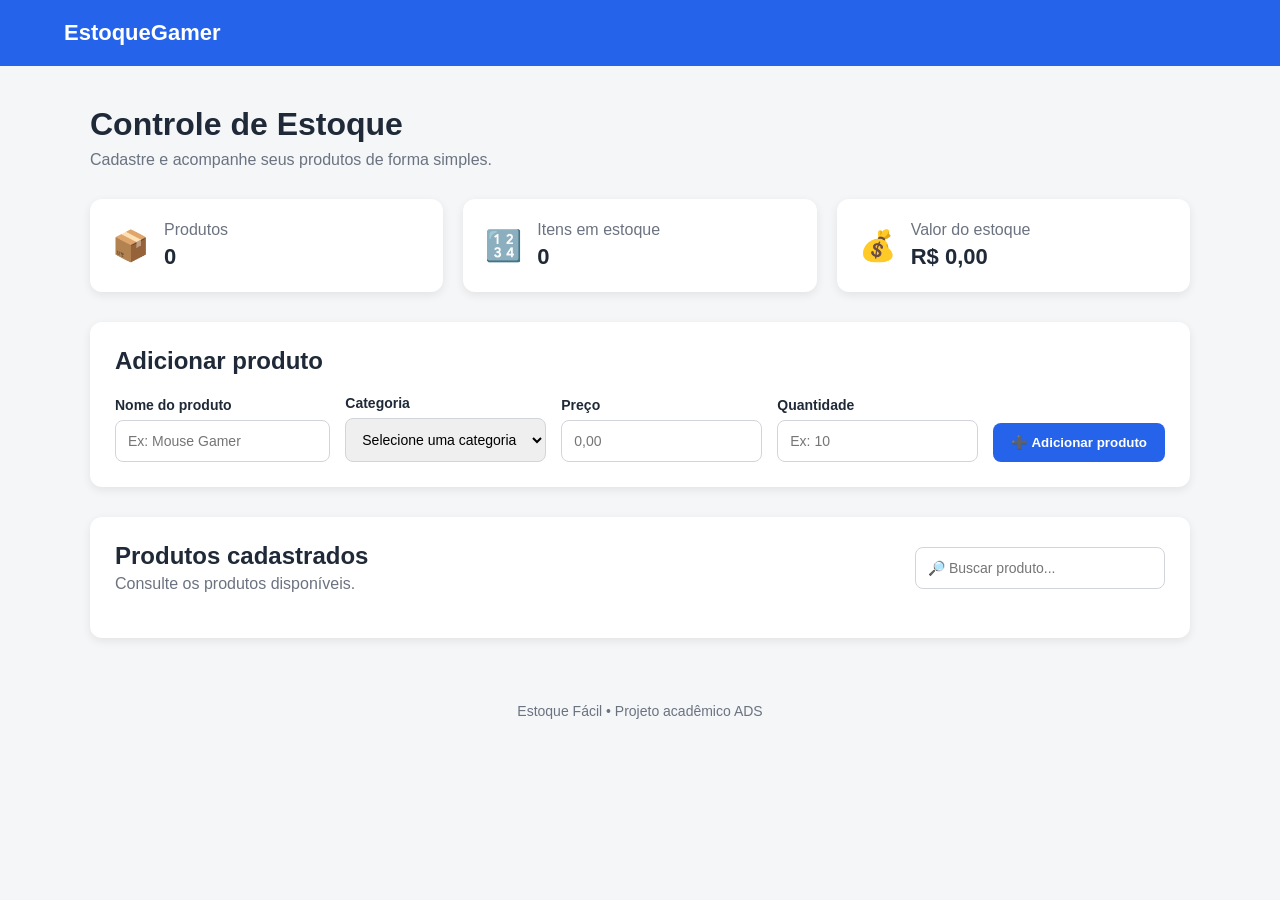
==== index.html @ 5ce2b61c "Add files via upload" ====
<!DOCTYPE html>
<html lang="pt-BR">
<head>
    <meta charset="UTF-8">

    <meta name="viewport" content="width=device-width, initial-scale=1.0">

    <title>EstoqueGamer</title>

    <link rel="stylesheet" href="style.css">
</head>

<body>

    <header class="cabecalho">
        <div class="logo">
             EstoqueGamer
        </div>

        
    </header>


    <main class="container">

        <section class="introducao">
            <h1>Controle de Estoque</h1>

            <p>
                Cadastre e acompanhe seus produtos de forma simples.
            </p>
        </section>


        <!-- RESUMO DO ESTOQUE -->

        <section class="resumo">

            <div class="card-resumo">
                <span class="icone">📦</span>

                <div>
                    <p>Produtos</p>
                    <strong id="totalProdutos">0</strong>
                </div>
            </div>


            <div class="card-resumo">
                <span class="icone">🔢</span>

                <div>
                    <p>Itens em estoque</p>
                    <strong id="totalItens">0</strong>
                </div>
            </div>


            <div class="card-resumo">
                <span class="icone">💰</span>

                <div>
                    <p>Valor do estoque</p>
                    <strong id="valorEstoque">R$ 0,00</strong>
                </div>
            </div>

        </section>


        <!-- CADASTRO -->

        <section class="area-cadastro">

            <h2>Adicionar produto</h2>

            <form id="formProduto">

                <div class="campo">

                    <label for="nome">
                        Nome do produto
                    </label>

                    <input
                        type="text"
                        id="nome"
                        placeholder="Ex: Mouse Gamer"
                        required
                    >

                </div>


                <div class="campo">

                    <label for="categoria">
                        Categoria
                    </label>

                    <select id="categoria" required>

                        <option value="">
                            Selecione uma categoria
                        </option>

                        <option value="Eletrônicos">
                            Eletrônicos
                        </option>

                        <option value="Periféricos">
                            Periféricos
                        </option>

                        <option value="Informática">
                            Informática
                        </option>

                        <option value="Acessórios">
                            Acessórios
                        </option>

                        <option value="Outros">
                            Outros
                        </option>

                    </select>

                </div>


                <div class="campo">

                    <label for="preco">
                        Preço
                    </label>

                    <input
                        type="number"
                        id="preco"
                        placeholder="0,00"
                        min="0"
                        step="0.01"
                        required
                    >

                </div>


                <div class="campo">

                    <label for="quantidade">
                        Quantidade
                    </label>

                    <input
                        type="number"
                        id="quantidade"
                        placeholder="Ex: 10"
                        min="1"
                        required
                    >

                </div>


                <button type="submit" class="botao-adicionar">
                    ➕ Adicionar produto
                </button>

            </form>

        </section>


        <!-- PRODUTOS -->

        <section class="area-produtos">

            <div class="titulo-produtos">

                <div>
                    <h2>Produtos cadastrados</h2>

                    <p>
                        Consulte os produtos disponíveis.
                    </p>
                </div>

                <input
                    type="text"
                    id="busca"
                    placeholder="🔎 Buscar produto..."
                >

            </div>


            <div id="listaProdutos" class="lista-produtos">

                <!-- Os produtos aparecerão aqui através do JavaScript -->

            </div>

        </section>

    </main>


    <footer>

        <p>
            Estoque Fácil • Projeto acadêmico ADS
        </p>

    </footer>


    <script src="script.js"></script>

</body>
</html>
---- style.css ----
* {
    margin: 0;
    padding: 0;
    box-sizing: border-box;
}


body {
    font-family: Arial, Helvetica, sans-serif;

    background: #f4f6f8;

    color: #1f2937;

    min-height: 100vh;
}


/* =========================
   CABEÇALHO
========================= */

.cabecalho {
    background: #2563eb;

    color: white;

    padding: 20px 5%;

    display: flex;

    justify-content: space-between;

    align-items: center;
}


.logo {
    font-size: 22px;

    font-weight: bold;
}



/* =========================
   CONTAINER
========================= */

.container {
    width: 90%;

    max-width: 1100px;

    margin: 40px auto;
}


/* =========================
   INTRODUÇÃO
========================= */

.introducao {
    margin-bottom: 30px;
}


.introducao h1 {
    font-size: 32px;

    margin-bottom: 8px;
}


.introducao p {
    color: #6b7280;

    font-size: 16px;
}


/* =========================
   RESUMO
========================= */

.resumo {
    display: grid;

    grid-template-columns: repeat(3, 1fr);

    gap: 20px;

    margin-bottom: 30px;
}


.card-resumo {
    background: white;

    padding: 22px;

    border-radius: 12px;

    display: flex;

    align-items: center;

    gap: 15px;

    box-shadow: 0 3px 10px rgba(0, 0, 0, 0.08);
}


.icone {
    font-size: 30px;
}


.card-resumo p {
    color: #6b7280;

    margin-bottom: 5px;
}


.card-resumo strong {
    font-size: 22px;
}


/* =========================
   CADASTRO
========================= */

.area-cadastro {
    background: white;

    padding: 25px;

    border-radius: 12px;

    margin-bottom: 30px;

    box-shadow: 0 3px 10px rgba(0, 0, 0, 0.08);
}


.area-cadastro h2 {
    margin-bottom: 20px;
}


#formProduto {
    display: grid;

    grid-template-columns: 2fr 1fr 1fr 1fr auto;

    gap: 15px;

    align-items: end;
}


.campo {
    display: flex;

    flex-direction: column;

    gap: 7px;
}


.campo label {
    font-size: 14px;

    font-weight: bold;
}


.campo input,
.campo select,
#busca {
    padding: 12px;

    border: 1px solid #d1d5db;

    border-radius: 8px;

    font-size: 14px;

    outline: none;
}


.campo input:focus,
.campo select:focus,
#busca:focus {
    border-color: #2563eb;
}


.botao-adicionar {
    border: none;

    background: #2563eb;

    color: white;

    padding: 12px 18px;

    border-radius: 8px;

    cursor: pointer;

    font-weight: bold;

    white-space: nowrap;
}


.botao-adicionar:hover {
    background: #1d4ed8;
}


/* =========================
   PRODUTOS
========================= */

.area-produtos {
    background: white;

    padding: 25px;

    border-radius: 12px;

    box-shadow: 0 3px 10px rgba(0, 0, 0, 0.08);
}


.titulo-produtos {
    display: flex;

    justify-content: space-between;

    align-items: center;

    gap: 20px;

    margin-bottom: 20px;
}


.titulo-produtos h2 {
    margin-bottom: 5px;
}


.titulo-produtos p {
    color: #6b7280;
}


#busca {
    width: 250px;
}


/* =========================
   LISTA DE PRODUTOS
========================= */

.lista-produtos {
    display: grid;

    grid-template-columns: repeat(3, 1fr);

    gap: 20px;
}


.produto {
    border: 1px solid #e5e7eb;

    border-radius: 10px;

    padding: 20px;

    position: relative;
}


.produto h3 {
    margin-bottom: 10px;
}


.produto p {
    color: #6b7280;

    margin: 7px 0;
}


.categoria {
    display: inline-block;

    background: #dbeafe;

    color: #1d4ed8;

    padding: 5px 9px;

    border-radius: 20px;

    font-size: 12px;

    margin-bottom: 10px;
}


.estoque-baixo {
    color: #dc2626 !important;

    font-weight: bold;
}


.botao-excluir {
    border: none;

    background: #fee2e2;

    color: #dc2626;

    padding: 8px 12px;

    border-radius: 7px;

    cursor: pointer;

    margin-top: 10px;
}


.botao-excluir:hover {
    background: #fecaca;
}


.sem-produtos {
    text-align: center;

    color: #6b7280;

    padding: 40px;
}


/* =========================
   RODAPÉ
========================= */

footer {
    text-align: center;

    padding: 25px;

    color: #6b7280;

    font-size: 14px;
}


/* =========================
   MODO ESCURO
========================= */

body.escuro {
    background: #111827;

    color: #f9fafb;
}


body.escuro .area-cadastro,
body.escuro .area-produtos,
body.escuro .card-resumo {
    background: #1f2937;

    color: #f9fafb;
}


body.escuro .produto {
    border-color: #374151;
}


body.escuro .introducao p,
body.escuro .card-resumo p,
body.escuro .titulo-produtos p,
body.escuro .produto p {
    color: #d1d5db;
}


/* =========================
   RESPONSIVIDADE
========================= */

@media (max-width: 900px) {

    #formProduto {
        grid-template-columns: 1fr 1fr;
    }

    .botao-adicionar {
        width: 100%;
    }

    .lista-produtos {
        grid-template-columns: repeat(2, 1fr);
    }
}


@media (max-width: 650px) {

    .container {
        width: 94%;

        margin: 25px auto;
    }


    .cabecalho {
        padding: 15px 3%;
    }


    .introducao h1 {
        font-size: 26px;
    }


    .resumo {
        grid-template-columns: 1fr;
    }


    #formProduto {
        grid-template-columns: 1fr;
    }


    .titulo-produtos {
        flex-direction: column;

        align-items: stretch;
    }


    #busca {
        width: 100%;
    }


    .lista-produtos {
        grid-template-columns: 1fr;
    }
}
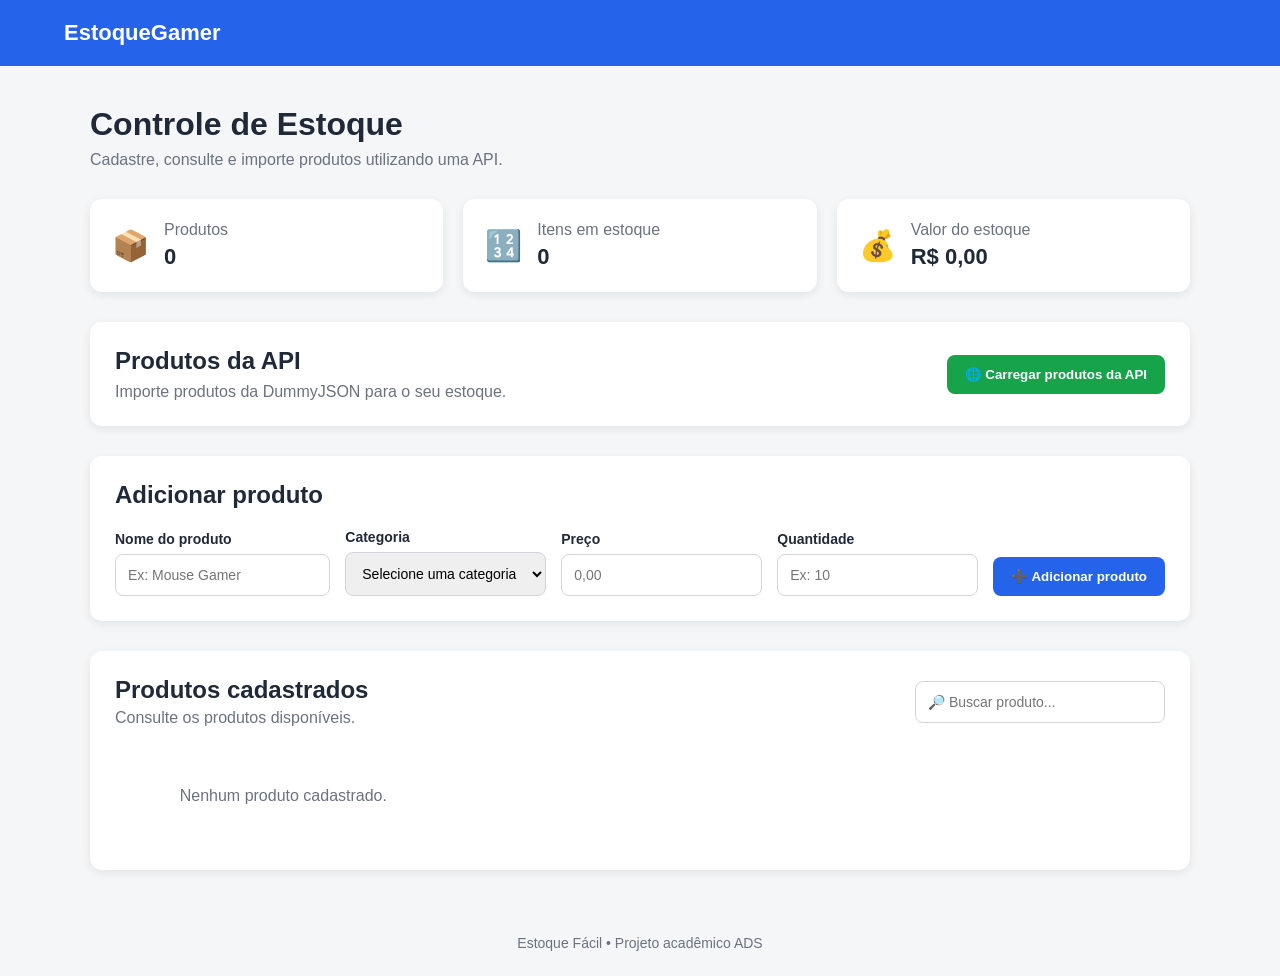
==== commit 9ed2326f: "Add files via upload" ====
--- a/index.html
+++ b/index.html
@@ -1,5 +1,6 @@
 <!DOCTYPE html>
 <html lang="pt-BR">
+
 <head>
     <meta charset="UTF-8">
 
@@ -12,67 +13,146 @@
 
 <body>
 
+    <!-- =========================
+         CABEÇALHO
+    ========================== -->
+
     <header class="cabecalho">
+
         <div class="logo">
-             EstoqueGamer
+            EstoqueGamer
         </div>
 
-        
     </header>
 
 
     <main class="container">
 
+        <!-- =========================
+             INTRODUÇÃO
+        ========================== -->
+
         <section class="introducao">
+
             <h1>Controle de Estoque</h1>
 
             <p>
-                Cadastre e acompanhe seus produtos de forma simples.
+                Cadastre, consulte e importe produtos
+                utilizando uma API.
             </p>
-        </section>
-
-
-        <!-- RESUMO DO ESTOQUE -->
+
+        </section>
+
+
+        <!-- =========================
+             RESUMO DO ESTOQUE
+        ========================== -->
 
         <section class="resumo">
 
             <div class="card-resumo">
-                <span class="icone">📦</span>
+
+                <span class="icone">
+                    📦
+                </span>
 
                 <div>
-                    <p>Produtos</p>
-                    <strong id="totalProdutos">0</strong>
-                </div>
+
+                    <p>
+                        Produtos
+                    </p>
+
+                    <strong id="totalProdutos">
+                        0
+                    </strong>
+
+                </div>
+
             </div>
 
 
             <div class="card-resumo">
-                <span class="icone">🔢</span>
+
+                <span class="icone">
+                    🔢
+                </span>
 
                 <div>
-                    <p>Itens em estoque</p>
-                    <strong id="totalItens">0</strong>
-                </div>
+
+                    <p>
+                        Itens em estoque
+                    </p>
+
+                    <strong id="totalItens">
+                        0
+                    </strong>
+
+                </div>
+
             </div>
 
 
             <div class="card-resumo">
-                <span class="icone">💰</span>
+
+                <span class="icone">
+                    💰
+                </span>
 
                 <div>
-                    <p>Valor do estoque</p>
-                    <strong id="valorEstoque">R$ 0,00</strong>
-                </div>
-            </div>
-
-        </section>
-
-
-        <!-- CADASTRO -->
+
+                    <p>
+                        Valor do estoque
+                    </p>
+
+                    <strong id="valorEstoque">
+                        R$ 0,00
+                    </strong>
+
+                </div>
+
+            </div>
+
+        </section>
+
+
+        <!-- =========================
+             API
+        ========================== -->
+
+        <section class="area-api">
+
+            <div>
+
+                <h2>
+                    Produtos da API
+                </h2>
+
+                <p>
+                    Importe produtos da DummyJSON
+                    para o seu estoque.
+                </p>
+
+            </div>
+
+            <button
+                id="btnCarregarAPI"
+                class="botao-api"
+            >
+                🌐 Carregar produtos da API
+            </button>
+
+        </section>
+
+
+        <!-- =========================
+             CADASTRO
+        ========================== -->
 
         <section class="area-cadastro">
 
-            <h2>Adicionar produto</h2>
+            <h2>
+                Adicionar produto
+            </h2>
 
             <form id="formProduto">
 
@@ -98,7 +178,10 @@
                         Categoria
                     </label>
 
-                    <select id="categoria" required>
+                    <select
+                        id="categoria"
+                        required
+                    >
 
                         <option value="">
                             Selecione uma categoria
@@ -164,7 +247,10 @@
                 </div>
 
 
-                <button type="submit" class="botao-adicionar">
+                <button
+                    type="submit"
+                    class="botao-adicionar"
+                >
                     ➕ Adicionar produto
                 </button>
 
@@ -173,18 +259,24 @@
         </section>
 
 
-        <!-- PRODUTOS -->
+        <!-- =========================
+             PRODUTOS
+        ========================== -->
 
         <section class="area-produtos">
 
             <div class="titulo-produtos">
 
                 <div>
-                    <h2>Produtos cadastrados</h2>
+
+                    <h2>
+                        Produtos cadastrados
+                    </h2>
 
                     <p>
                         Consulte os produtos disponíveis.
                     </p>
+
                 </div>
 
                 <input
@@ -196,9 +288,15 @@
             </div>
 
 
-            <div id="listaProdutos" class="lista-produtos">
-
-                <!-- Os produtos aparecerão aqui através do JavaScript -->
+            <div
+                id="listaProdutos"
+                class="lista-produtos"
+            >
+
+                <!--
+                    Os produtos aparecem aqui
+                    através do JavaScript
+                -->
 
             </div>
 
@@ -206,6 +304,10 @@
 
     </main>
 
+
+    <!-- =========================
+         RODAPÉ
+    ========================== -->
 
     <footer>
 
@@ -219,4 +321,5 @@
     <script src="script.js"></script>
 
 </body>
+
 </html>
--- a/style.css
+++ b/style.css
@@ -1,4 +1,6 @@
-
+/* ==========================================
+   CONFIGURAÇÕES GERAIS
+========================================== */
 
 * {
     margin: 0;
@@ -18,9 +20,9 @@
 }
 
 
-/* =========================
+/* ==========================================
    CABEÇALHO
-========================= */
+========================================== */
 
 .cabecalho {
     background: #2563eb;
@@ -44,10 +46,9 @@
 }
 
 
-
-/* =========================
+/* ==========================================
    CONTAINER
-========================= */
+========================================== */
 
 .container {
     width: 90%;
@@ -58,9 +59,9 @@
 }
 
 
-/* =========================
+/* ==========================================
    INTRODUÇÃO
-========================= */
+========================================== */
 
 .introducao {
     margin-bottom: 30px;
@@ -81,9 +82,9 @@
 }
 
 
-/* =========================
+/* ==========================================
    RESUMO
-========================= */
+========================================== */
 
 .resumo {
     display: grid;
@@ -130,9 +131,68 @@
 }
 
 
-/* =========================
+/* ==========================================
+   ÁREA DA API
+========================================== */
+
+.area-api {
+    background: white;
+
+    padding: 25px;
+
+    border-radius: 12px;
+
+    margin-bottom: 30px;
+
+    box-shadow: 0 3px 10px rgba(0, 0, 0, 0.08);
+
+    display: flex;
+
+    justify-content: space-between;
+
+    align-items: center;
+
+    gap: 20px;
+}
+
+
+.area-api h2 {
+    margin-bottom: 8px;
+}
+
+
+.area-api p {
+    color: #6b7280;
+}
+
+
+.botao-api {
+    border: none;
+
+    background: #16a34a;
+
+    color: white;
+
+    padding: 12px 18px;
+
+    border-radius: 8px;
+
+    cursor: pointer;
+
+    font-weight: bold;
+
+    white-space: nowrap;
+}
+
+
+.botao-api:hover {
+    background: #15803d;
+}
+
+
+/* ==========================================
    CADASTRO
-========================= */
+========================================== */
 
 .area-cadastro {
     background: white;
@@ -225,9 +285,9 @@
 }
 
 
-/* =========================
+/* ==========================================
    PRODUTOS
-========================= */
+========================================== */
 
 .area-produtos {
     background: white;
@@ -268,9 +328,9 @@
 }
 
 
-/* =========================
+/* ==========================================
    LISTA DE PRODUTOS
-========================= */
+========================================== */
 
 .lista-produtos {
     display: grid;
@@ -289,6 +349,21 @@
     padding: 20px;
 
     position: relative;
+
+    background: white;
+}
+
+
+.produto img {
+    width: 100%;
+
+    height: 170px;
+
+    object-fit: contain;
+
+    margin-bottom: 15px;
+
+    border-radius: 8px;
 }
 
 
@@ -359,9 +434,9 @@
 }
 
 
-/* =========================
+/* ==========================================
    RODAPÉ
-========================= */
+========================================== */
 
 footer {
     text-align: center;
@@ -374,42 +449,9 @@
 }
 
 
-/* =========================
-   MODO ESCURO
-========================= */
-
-body.escuro {
-    background: #111827;
-
-    color: #f9fafb;
-}
-
-
-body.escuro .area-cadastro,
-body.escuro .area-produtos,
-body.escuro .card-resumo {
-    background: #1f2937;
-
-    color: #f9fafb;
-}
-
-
-body.escuro .produto {
-    border-color: #374151;
-}
-
-
-body.escuro .introducao p,
-body.escuro .card-resumo p,
-body.escuro .titulo-produtos p,
-body.escuro .produto p {
-    color: #d1d5db;
-}
-
-
-/* =========================
+/* ==========================================
    RESPONSIVIDADE
-========================= */
+========================================== */
 
 @media (max-width: 900px) {
 
@@ -417,13 +459,27 @@
         grid-template-columns: 1fr 1fr;
     }
 
+
     .botao-adicionar {
         width: 100%;
     }
 
+
     .lista-produtos {
         grid-template-columns: repeat(2, 1fr);
     }
+
+
+    .area-api {
+        flex-direction: column;
+
+        align-items: stretch;
+    }
+
+
+    .botao-api {
+        width: 100%;
+    }
 }
 
 
@@ -471,4 +527,5 @@
     .lista-produtos {
         grid-template-columns: 1fr;
     }
+
 }
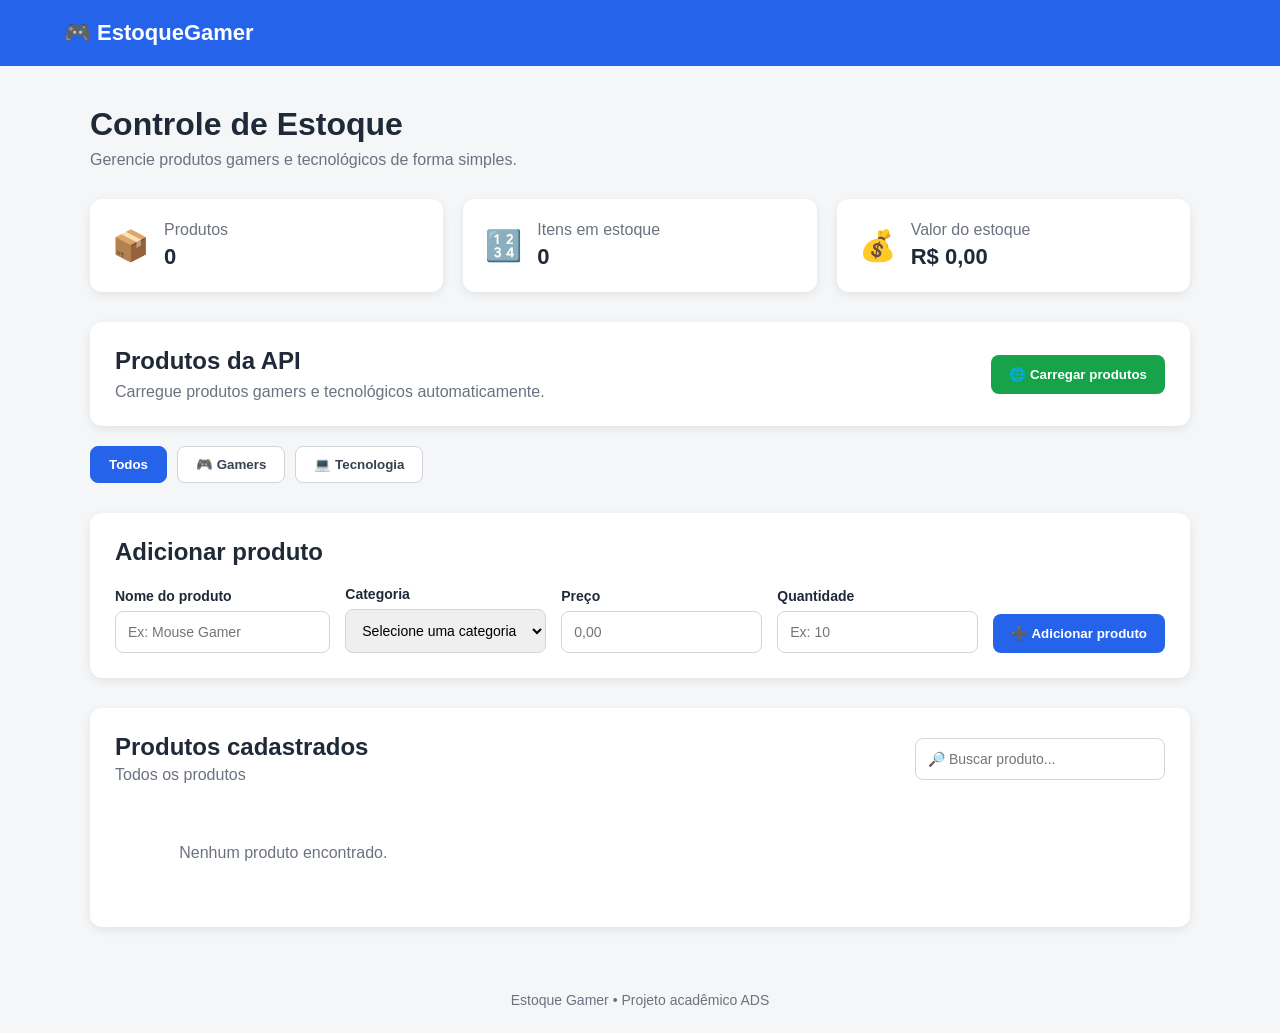
==== commit 0bf3ed61: "Add files via upload" ====
--- a/index.html
+++ b/index.html
@@ -4,23 +4,29 @@
 <head>
     <meta charset="UTF-8">
 
-    <meta name="viewport" content="width=device-width, initial-scale=1.0">
+    <meta
+        name="viewport"
+        content="width=device-width, initial-scale=1.0"
+    >
 
     <title>EstoqueGamer</title>
 
-    <link rel="stylesheet" href="style.css">
+    <link
+        rel="stylesheet"
+        href="style.css"
+    >
 </head>
 
 <body>
 
-    <!-- =========================
+    <!-- ==========================================
          CABEÇALHO
-    ========================== -->
+    =========================================== -->
 
     <header class="cabecalho">
 
         <div class="logo">
-            EstoqueGamer
+            🎮 EstoqueGamer
         </div>
 
     </header>
@@ -28,25 +34,27 @@
 
     <main class="container">
 
-        <!-- =========================
+        <!-- ==========================================
              INTRODUÇÃO
-        ========================== -->
+        =========================================== -->
 
         <section class="introducao">
 
-            <h1>Controle de Estoque</h1>
+            <h1>
+                Controle de Estoque
+            </h1>
 
             <p>
-                Cadastre, consulte e importe produtos
-                utilizando uma API.
+                Gerencie produtos gamers e tecnológicos
+                de forma simples.
             </p>
 
         </section>
 
 
-        <!-- =========================
-             RESUMO DO ESTOQUE
-        ========================== -->
+        <!-- ==========================================
+             RESUMO
+        =========================================== -->
 
         <section class="resumo">
 
@@ -115,9 +123,9 @@
         </section>
 
 
-        <!-- =========================
+        <!-- ==========================================
              API
-        ========================== -->
+        =========================================== -->
 
         <section class="area-api">
 
@@ -128,31 +136,65 @@
                 </h2>
 
                 <p>
-                    Importe produtos da DummyJSON
-                    para o seu estoque.
+                    Carregue produtos gamers e tecnológicos
+                    automaticamente.
                 </p>
 
             </div>
+
 
             <button
                 id="btnCarregarAPI"
                 class="botao-api"
             >
-                🌐 Carregar produtos da API
+                🌐 Carregar produtos
             </button>
 
         </section>
 
 
-        <!-- =========================
+        <!-- ==========================================
+             FILTROS
+        =========================================== -->
+
+        <section class="filtros">
+
+            <button
+                id="btnTodos"
+                class="botao-filtro ativo"
+            >
+                Todos
+            </button>
+
+
+            <button
+                id="btnGamers"
+                class="botao-filtro"
+            >
+                🎮 Gamers
+            </button>
+
+
+            <button
+                id="btnTecnologia"
+                class="botao-filtro"
+            >
+                💻 Tecnologia
+            </button>
+
+        </section>
+
+
+        <!-- ==========================================
              CADASTRO
-        ========================== -->
+        =========================================== -->
 
         <section class="area-cadastro">
 
             <h2>
                 Adicionar produto
             </h2>
+
 
             <form id="formProduto">
 
@@ -185,6 +227,14 @@
 
                         <option value="">
                             Selecione uma categoria
+                        </option>
+
+                        <option value="Gamers">
+                            Gamers
+                        </option>
+
+                        <option value="Tecnologia">
+                            Tecnologia
                         </option>
 
                         <option value="Eletrônicos">
@@ -259,9 +309,9 @@
         </section>
 
 
-        <!-- =========================
+        <!-- ==========================================
              PRODUTOS
-        ========================== -->
+        =========================================== -->
 
         <section class="area-produtos">
 
@@ -273,11 +323,12 @@
                         Produtos cadastrados
                     </h2>
 
-                    <p>
-                        Consulte os produtos disponíveis.
+                    <p id="textoFiltro">
+                        Todos os produtos
                     </p>
 
                 </div>
+
 
                 <input
                     type="text"
@@ -293,11 +344,6 @@
                 class="lista-produtos"
             >
 
-                <!--
-                    Os produtos aparecem aqui
-                    através do JavaScript
-                -->
-
             </div>
 
         </section>
@@ -305,14 +351,14 @@
     </main>
 
 
-    <!-- =========================
+    <!-- ==========================================
          RODAPÉ
-    ========================== -->
+    =========================================== -->
 
     <footer>
 
         <p>
-            Estoque Fácil • Projeto acadêmico ADS
+            Estoque Gamer • Projeto acadêmico ADS
         </p>
 
     </footer>
--- a/style.css
+++ b/style.css
@@ -132,7 +132,7 @@
 
 
 /* ==========================================
-   ÁREA DA API
+   API
 ========================================== */
 
 .area-api {
@@ -142,7 +142,7 @@
 
     border-radius: 12px;
 
-    margin-bottom: 30px;
+    margin-bottom: 20px;
 
     box-shadow: 0 3px 10px rgba(0, 0, 0, 0.08);
 
@@ -187,6 +187,57 @@
 
 .botao-api:hover {
     background: #15803d;
+}
+
+
+.botao-api:disabled {
+    opacity: 0.6;
+
+    cursor: not-allowed;
+}
+
+
+/* ==========================================
+   FILTROS
+========================================== */
+
+.filtros {
+    display: flex;
+
+    gap: 10px;
+
+    margin-bottom: 30px;
+}
+
+
+.botao-filtro {
+    border: 1px solid #d1d5db;
+
+    background: white;
+
+    color: #374151;
+
+    padding: 10px 18px;
+
+    border-radius: 8px;
+
+    cursor: pointer;
+
+    font-weight: bold;
+}
+
+
+.botao-filtro:hover {
+    border-color: #2563eb;
+}
+
+
+.botao-filtro.ativo {
+    background: #2563eb;
+
+    color: white;
+
+    border-color: #2563eb;
 }
 
 
@@ -329,7 +380,7 @@
 
 
 /* ==========================================
-   LISTA DE PRODUTOS
+   LISTA
 ========================================== */
 
 .lista-produtos {
@@ -480,6 +531,7 @@
     .botao-api {
         width: 100%;
     }
+
 }
 
 
@@ -528,4 +580,9 @@
         grid-template-columns: 1fr;
     }
 
+
+    .filtros {
+        flex-wrap: wrap;
+    }
+
 }
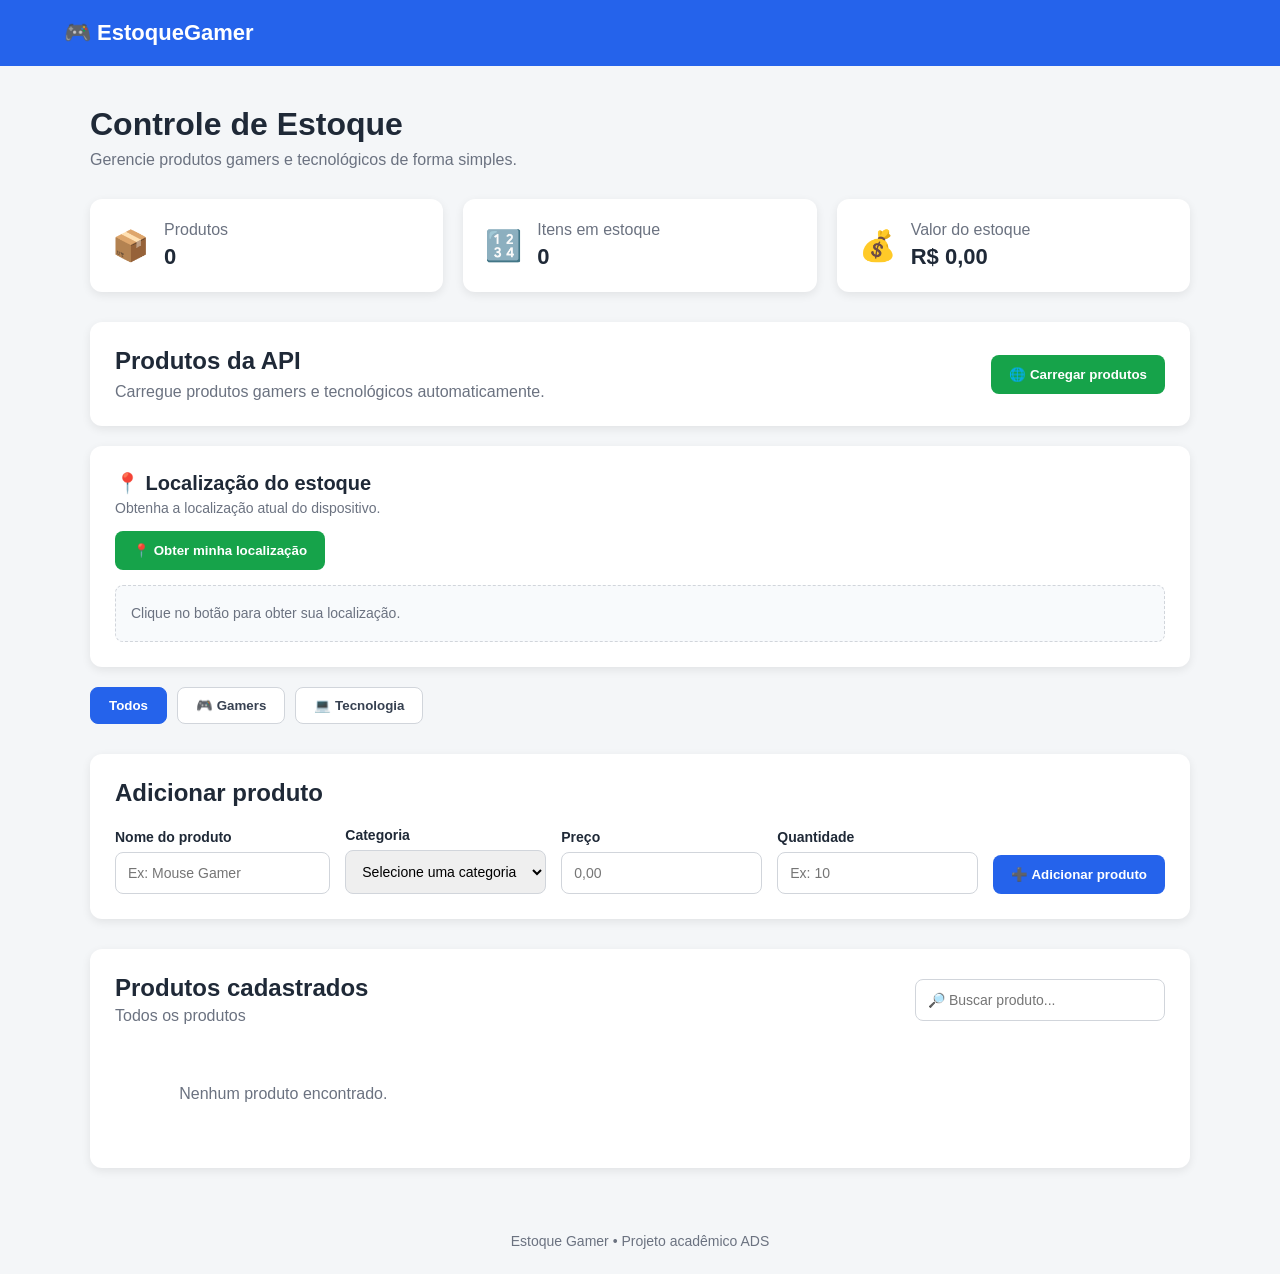
==== commit 05398391: "alteração da posição dos arquivos para facilitar rodar com live server + adicionado favicon ao proje" ====
--- a/index.html
+++ b/index.html
@@ -3,18 +3,12 @@
 
 <head>
     <meta charset="UTF-8">
-
-    <meta
-        name="viewport"
-        content="width=device-width, initial-scale=1.0"
-    >
-
+    <meta name="viewport" content="width=device-width, initial-scale=1.0">
     <title>EstoqueGamer</title>
-
-    <link
-        rel="stylesheet"
-        href="style.css"
-    >
+    <link rel="stylesheet" href="style.css">
+    <link rel="manifest" href="manifest.json">
+    <link rel="icon" type="image/x-icon" href="/images/icons/favicon.ico">
+    <meta name="theme-color" content="#2563eb">
 </head>
 
 <body>
@@ -22,347 +16,152 @@
     <!-- ==========================================
          CABEÇALHO
     =========================================== -->
-
     <header class="cabecalho">
-
         <div class="logo">
             🎮 EstoqueGamer
         </div>
-
     </header>
-
 
     <main class="container">
 
         <!-- ==========================================
              INTRODUÇÃO
         =========================================== -->
-
         <section class="introducao">
-
-            <h1>
-                Controle de Estoque
-            </h1>
-
-            <p>
-                Gerencie produtos gamers e tecnológicos
-                de forma simples.
-            </p>
-
+            <h1>Controle de Estoque</h1>
+            <p>Gerencie produtos gamers e tecnológicos de forma simples.</p>
         </section>
-
 
         <!-- ==========================================
              RESUMO
         =========================================== -->
-
         <section class="resumo">
-
             <div class="card-resumo">
-
-                <span class="icone">
-                    📦
-                </span>
-
+                <span class="icone">📦</span>
                 <div>
-
-                    <p>
-                        Produtos
-                    </p>
-
-                    <strong id="totalProdutos">
-                        0
-                    </strong>
-
+                    <p>Produtos</p>
+                    <strong id="totalProdutos">0</strong>
                 </div>
-
             </div>
-
-
             <div class="card-resumo">
-
-                <span class="icone">
-                    🔢
-                </span>
-
+                <span class="icone">🔢</span>
                 <div>
-
-                    <p>
-                        Itens em estoque
-                    </p>
-
-                    <strong id="totalItens">
-                        0
-                    </strong>
-
+                    <p>Itens em estoque</p>
+                    <strong id="totalItens">0</strong>
                 </div>
-
             </div>
-
-
             <div class="card-resumo">
-
-                <span class="icone">
-                    💰
-                </span>
-
+                <span class="icone">💰</span>
                 <div>
-
-                    <p>
-                        Valor do estoque
-                    </p>
-
-                    <strong id="valorEstoque">
-                        R$ 0,00
-                    </strong>
-
+                    <p>Valor do estoque</p>
+                    <strong id="valorEstoque">R$ 0,00</strong>
                 </div>
-
             </div>
-
         </section>
-
 
         <!-- ==========================================
              API
         =========================================== -->
+        <section class="area-api">
+            <div>
+                <h2>Produtos da API</h2>
+                <p>Carregue produtos gamers e tecnológicos automaticamente.</p>
+            </div>
+            <button id="btnCarregarAPI" class="botao-api">
+                🌐 Carregar produtos
+            </button>
+        </section>
 
-        <section class="area-api">
-
-            <div>
-
-                <h2>
-                    Produtos da API
-                </h2>
-
-                <p>
-                    Carregue produtos gamers e tecnológicos
-                    automaticamente.
-                </p>
-
+        <!-- ==========================================
+             LOCALIZAÇÃO - VERSÃO CORRIGIDA
+        =========================================== -->
+        <section class="area-localizacao">
+            <div class="localizacao-header">
+                <div>
+                    <h2>📍 Localização do estoque</h2>
+                    <p>Obtenha a localização atual do dispositivo.</p>
+                </div>
             </div>
 
-
-            <button
-                id="btnCarregarAPI"
-                class="botao-api"
-            >
-                🌐 Carregar produtos
+            <button id="btnLocalizacao" class="botao-api">
+                📍 Obter minha localização
             </button>
 
+            <div id="resultadoLocalizacao" class="resultado-localizacao">
+                <p style="color: #6b7280;">Clique no botão para obter sua localização.</p>
+            </div>
+
+            <a id="linkGoogleMaps" href="#" target="_blank" class="botao-maps" style="display: none;">
+                🗺️ Abrir no Google Maps
+            </a>
         </section>
-
 
         <!-- ==========================================
              FILTROS
         =========================================== -->
-
         <section class="filtros">
-
-            <button
-                id="btnTodos"
-                class="botao-filtro ativo"
-            >
-                Todos
-            </button>
-
-
-            <button
-                id="btnGamers"
-                class="botao-filtro"
-            >
-                🎮 Gamers
-            </button>
-
-
-            <button
-                id="btnTecnologia"
-                class="botao-filtro"
-            >
-                💻 Tecnologia
-            </button>
-
+            <button id="btnTodos" class="botao-filtro ativo">Todos</button>
+            <button id="btnGamers" class="botao-filtro">🎮 Gamers</button>
+            <button id="btnTecnologia" class="botao-filtro">💻 Tecnologia</button>
         </section>
-
 
         <!-- ==========================================
              CADASTRO
         =========================================== -->
-
         <section class="area-cadastro">
-
-            <h2>
-                Adicionar produto
-            </h2>
-
-
+            <h2>Adicionar produto</h2>
             <form id="formProduto">
-
                 <div class="campo">
-
-                    <label for="nome">
-                        Nome do produto
-                    </label>
-
-                    <input
-                        type="text"
-                        id="nome"
-                        placeholder="Ex: Mouse Gamer"
-                        required
-                    >
-
+                    <label for="nome">Nome do produto</label>
+                    <input type="text" id="nome" placeholder="Ex: Mouse Gamer" required>
                 </div>
-
-
                 <div class="campo">
-
-                    <label for="categoria">
-                        Categoria
-                    </label>
-
-                    <select
-                        id="categoria"
-                        required
-                    >
-
-                        <option value="">
-                            Selecione uma categoria
-                        </option>
-
-                        <option value="Gamers">
-                            Gamers
-                        </option>
-
-                        <option value="Tecnologia">
-                            Tecnologia
-                        </option>
-
-                        <option value="Eletrônicos">
-                            Eletrônicos
-                        </option>
-
-                        <option value="Periféricos">
-                            Periféricos
-                        </option>
-
-                        <option value="Informática">
-                            Informática
-                        </option>
-
-                        <option value="Acessórios">
-                            Acessórios
-                        </option>
-
-                        <option value="Outros">
-                            Outros
-                        </option>
-
+                    <label for="categoria">Categoria</label>
+                    <select id="categoria" required>
+                        <option value="">Selecione uma categoria</option>
+                        <option value="Gamers">Gamers</option>
+                        <option value="Tecnologia">Tecnologia</option>
+                        <option value="Eletrônicos">Eletrônicos</option>
+                        <option value="Periféricos">Periféricos</option>
+                        <option value="Informática">Informática</option>
+                        <option value="Acessórios">Acessórios</option>
+                        <option value="Outros">Outros</option>
                     </select>
-
                 </div>
-
-
                 <div class="campo">
-
-                    <label for="preco">
-                        Preço
-                    </label>
-
-                    <input
-                        type="number"
-                        id="preco"
-                        placeholder="0,00"
-                        min="0"
-                        step="0.01"
-                        required
-                    >
-
+                    <label for="preco">Preço</label>
+                    <input type="number" id="preco" placeholder="0,00" min="0" step="0.01" required>
                 </div>
-
-
                 <div class="campo">
-
-                    <label for="quantidade">
-                        Quantidade
-                    </label>
-
-                    <input
-                        type="number"
-                        id="quantidade"
-                        placeholder="Ex: 10"
-                        min="1"
-                        required
-                    >
-
+                    <label for="quantidade">Quantidade</label>
+                    <input type="number" id="quantidade" placeholder="Ex: 10" min="1" required>
                 </div>
-
-
-                <button
-                    type="submit"
-                    class="botao-adicionar"
-                >
-                    ➕ Adicionar produto
-                </button>
-
+                <button type="submit" class="botao-adicionar">➕ Adicionar produto</button>
             </form>
-
         </section>
-
 
         <!-- ==========================================
              PRODUTOS
         =========================================== -->
-
         <section class="area-produtos">
-
             <div class="titulo-produtos">
-
                 <div>
-
-                    <h2>
-                        Produtos cadastrados
-                    </h2>
-
-                    <p id="textoFiltro">
-                        Todos os produtos
-                    </p>
-
+                    <h2>Produtos cadastrados</h2>
+                    <p id="textoFiltro">Todos os produtos</p>
                 </div>
-
-
-                <input
-                    type="text"
-                    id="busca"
-                    placeholder="🔎 Buscar produto..."
-                >
-
+                <input type="text" id="busca" placeholder="🔎 Buscar produto...">
             </div>
-
-
-            <div
-                id="listaProdutos"
-                class="lista-produtos"
-            >
-
-            </div>
-
+            <div id="listaProdutos" class="lista-produtos"></div>
         </section>
 
     </main>
 
-
     <!-- ==========================================
          RODAPÉ
     =========================================== -->
-
     <footer>
-
-        <p>
-            Estoque Gamer • Projeto acadêmico ADS
-        </p>
-
+        <p>Estoque Gamer • Projeto acadêmico ADS</p>
     </footer>
-
 
     <script src="script.js"></script>
 
--- a/style.css
+++ b/style.css
@@ -196,6 +196,87 @@
     cursor: not-allowed;
 }
 
+/* ==========================================
+   LOCALIZAÇÃO
+========================================== */
+
+.area-localizacao {
+    background: white;
+    padding: 25px;
+    border-radius: 12px;
+    margin-bottom: 20px;
+    box-shadow: 0 3px 10px rgba(0, 0, 0, 0.08);
+}
+
+.localizacao-header {
+    display: flex;
+    justify-content: space-between;
+    align-items: center;
+    margin-bottom: 15px;
+}
+
+.localizacao-header h2 {
+    margin-bottom: 5px;
+}
+
+.localizacao-header p {
+    color: #6b7280;
+}
+
+.resultado-localizacao {
+    margin-top: 15px;
+    padding: 15px;
+    background: #f8fafc;
+    border-radius: 8px;
+    font-size: 14px;
+    line-height: 1.6;
+    min-height: 50px;
+    border: 1px dashed #d1d5db;
+}
+
+.resultado-localizacao .sucesso {
+    color: #16a34a;
+}
+
+.resultado-localizacao .erro {
+    color: #dc2626;
+}
+
+.resultado-localizacao .carregando {
+    color: #2563eb;
+}
+
+.botao-maps {
+    display: inline-block;
+    margin-top: 10px;
+    background: #ea4335;
+    color: white;
+    padding: 10px 16px;
+    border-radius: 8px;
+    text-decoration: none;
+    font-weight: bold;
+}
+
+.botao-maps:hover {
+    background: #d33426;
+}
+
+/* ==========================================
+   RESPONSIVIDADE - LOCALIZAÇÃO
+========================================== */
+
+@media (max-width: 900px) {
+    .localizacao-header {
+        flex-direction: column;
+        align-items: stretch;
+        gap: 10px;
+    }
+
+    .botao-maps {
+        text-align: center;
+    }
+}
+
 
 /* ==========================================
    FILTROS
@@ -585,4 +666,101 @@
         flex-wrap: wrap;
     }
 
+}
+
+/* ==========================================
+   LOCALIZAÇÃO
+========================================== */
+
+.area-localizacao {
+    background: white;
+    padding: 25px;
+    border-radius: 12px;
+    margin-bottom: 20px;
+    box-shadow: 0 3px 10px rgba(0, 0, 0, 0.08);
+}
+
+.localizacao-header {
+    display: flex;
+    justify-content: space-between;
+    align-items: center;
+    margin-bottom: 15px;
+}
+
+.localizacao-header h2 {
+    margin-bottom: 5px;
+    font-size: 20px;
+}
+
+.localizacao-header p {
+    color: #6b7280;
+    font-size: 14px;
+}
+
+.resultado-localizacao {
+    margin-top: 15px;
+    padding: 15px;
+    background: #f8fafc;
+    border-radius: 8px;
+    font-size: 14px;
+    line-height: 1.8;
+    min-height: 50px;
+    border: 1px dashed #d1d5db;
+}
+
+.resultado-localizacao .sucesso {
+    color: #16a34a;
+    font-weight: bold;
+}
+
+.resultado-localizacao .erro {
+    color: #dc2626;
+    font-weight: bold;
+}
+
+.resultado-localizacao .carregando {
+    color: #2563eb;
+    font-weight: bold;
+}
+
+.botao-maps {
+    display: inline-block;
+    margin-top: 12px;
+    background: #ea4335;
+    color: white;
+    padding: 10px 18px;
+    border-radius: 8px;
+    text-decoration: none;
+    font-weight: bold;
+    font-size: 14px;
+    transition: background 0.3s;
+}
+
+.botao-maps:hover {
+    background: #d33426;
+}
+
+/* Responsivo */
+@media (max-width: 900px) {
+    .localizacao-header {
+        flex-direction: column;
+        align-items: stretch;
+        gap: 10px;
+    }
+
+    .botao-maps {
+        text-align: center;
+        display: block;
+    }
+}
+
+@media (max-width: 650px) {
+    .area-localizacao {
+        padding: 18px;
+    }
+    
+    .resultado-localizacao {
+        font-size: 13px;
+        padding: 12px;
+    }
 }
